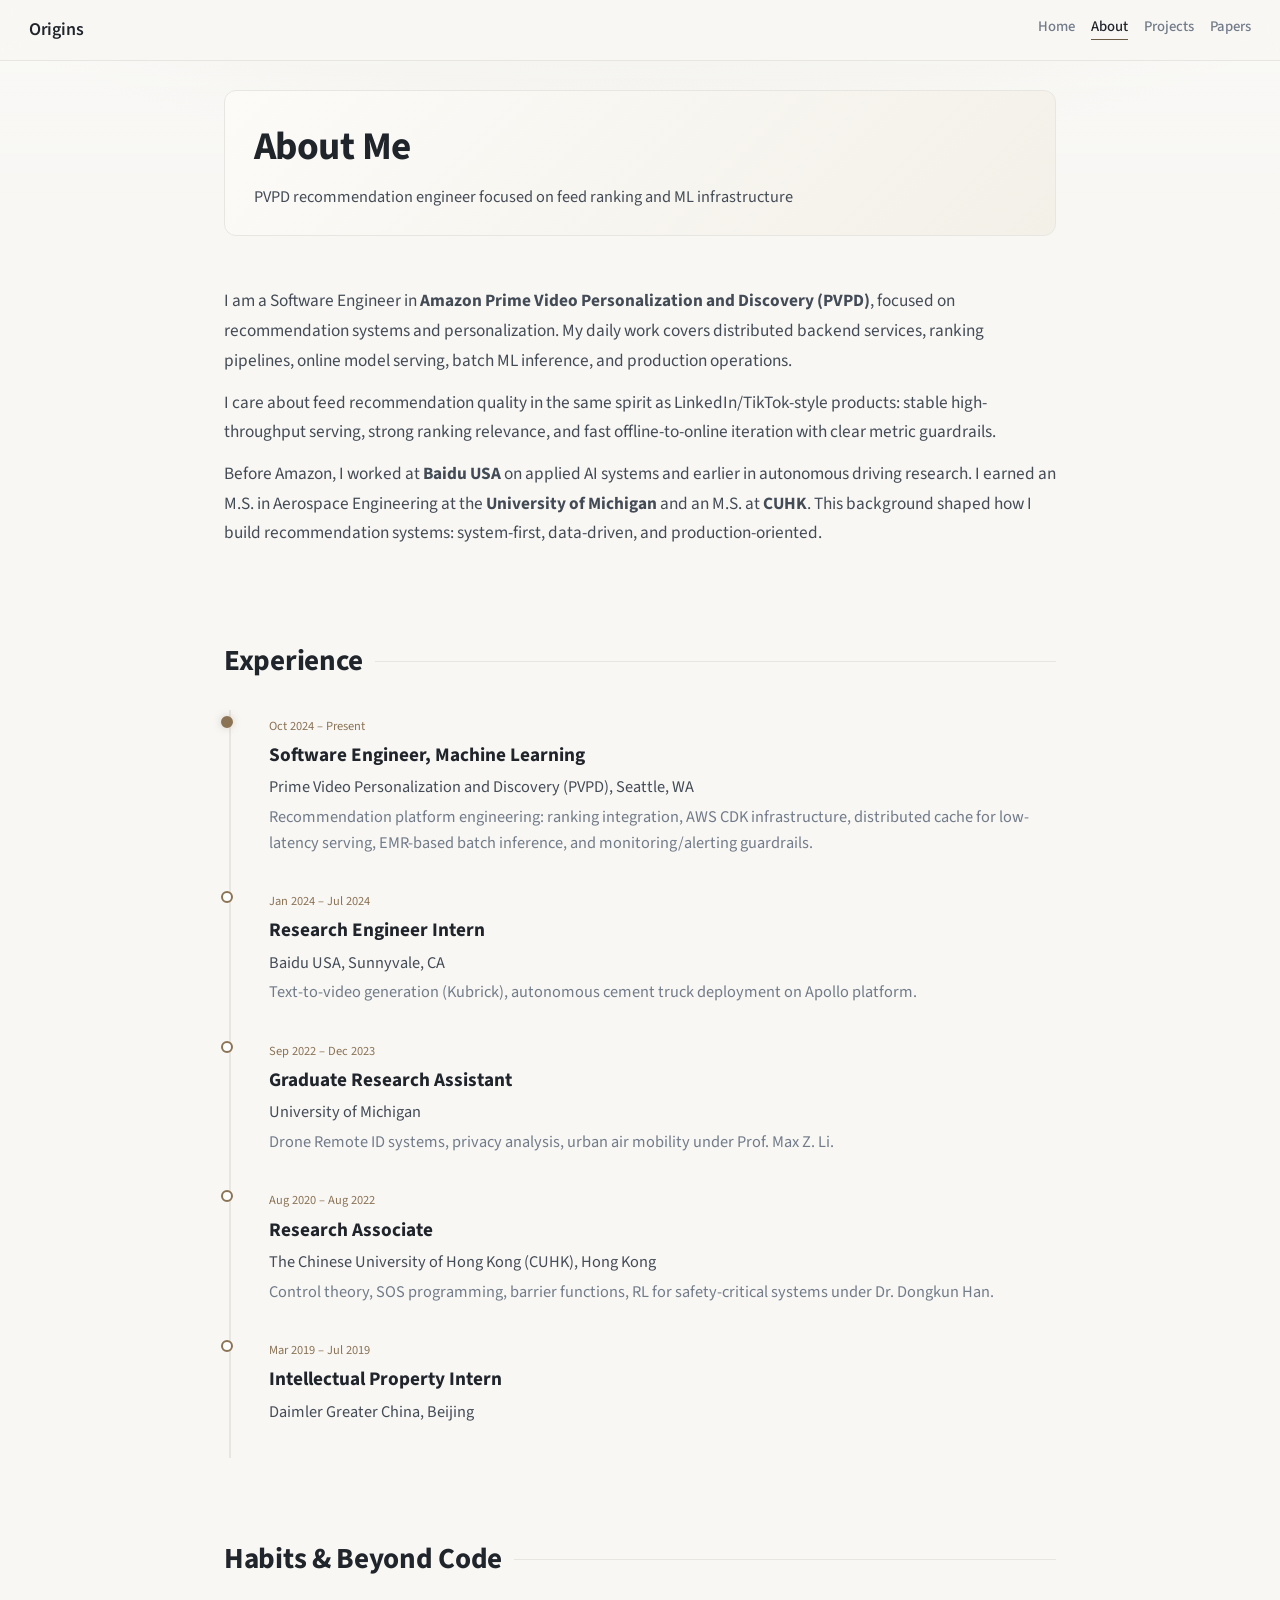
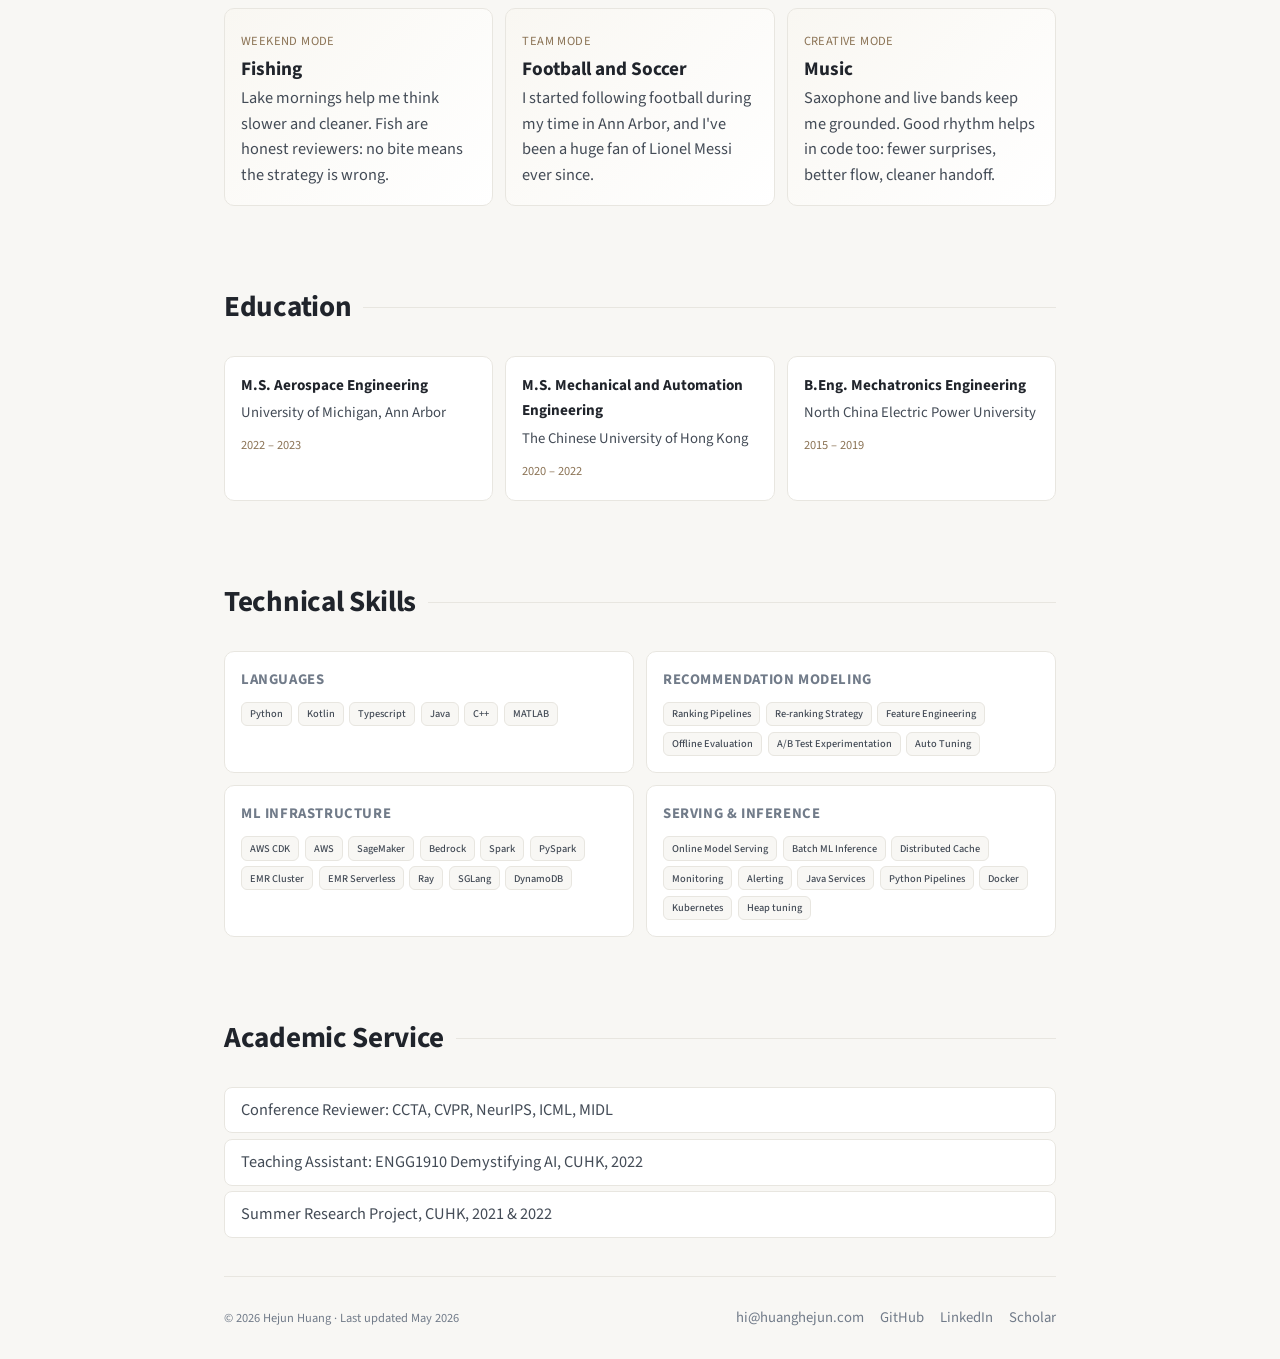
==== about.html @ d1719d58 "feat(update): update format and content" ====
<!DOCTYPE html>
<html lang="en">
<head>
  <meta charset="UTF-8">
  <meta name="viewport" content="width=device-width, initial-scale=1">
  <title>About</title>
  <meta name="description" content="About Hejun Huang — recommendation engineer in Amazon Prime Video Personalization and Discovery (PVPD), focused on backend, ranking, serving, and batch inference.">
  <meta name="author" content="Hejun Huang">

  <!-- Google Analytics -->
  <script async src="https://www.googletagmanager.com/gtag/js?id=G-EWSWCE7MTD"></script>
  <script>
    window.dataLayer = window.dataLayer || [];
    function gtag(){dataLayer.push(arguments);}
    gtag('js', new Date());
    gtag('config', 'G-EWSWCE7MTD');
  </script>

  <!-- Fonts -->
  <link rel="preconnect" href="https://fonts.googleapis.com">
  <link rel="preconnect" href="https://fonts.gstatic.com" crossorigin>
  <link href="https://fonts.googleapis.com/css2?family=Source+Sans+3:wght@400;500;600;700&display=swap" rel="stylesheet">

  <link rel="stylesheet" href="stylesheet.css">
</head>
<body>

<!-- Navigation -->
<nav class="nav">
  <div class="nav-logo">Origins</div>
  <div class="nav-links">
    <a href="index.html">Home</a>
    <a href="about.html" class="active">About</a>
    <a href="projects.html">Projects</a>
    <a href="papers.html">Papers</a>
  </div>
</nav>

<div class="container">

  <!-- ===== PAGE HEADER ===== -->
  <section class="page-header">
    <h1>About Me</h1>
    <p class="page-subtitle">PVPD recommendation engineer focused on feed ranking and ML infrastructure</p>
  </section>

  <!-- ===== FULL BIO ===== -->
  <section class="reveal">
    <p class="font-serif">I am a Software Engineer in <strong>Amazon Prime Video Personalization and Discovery (PVPD)</strong>, focused on recommendation systems and personalization. My daily work covers distributed backend services, ranking pipelines, online model serving, batch ML inference, and production operations.</p>
    <p class="font-serif">I care about feed recommendation quality in the same spirit as LinkedIn/TikTok-style products: stable high-throughput serving, strong ranking relevance, and fast offline-to-online iteration with clear metric guardrails.</p>
    <p class="font-serif">Before Amazon, I worked at <strong>Baidu USA</strong> on applied AI systems and earlier in autonomous driving research. I earned an M.S. in Aerospace Engineering at the <strong>University of Michigan</strong> and an M.S. at <strong>CUHK</strong>. This background shaped how I build recommendation systems: system-first, data-driven, and production-oriented.</p>
  </section>

<!-- ===== EXPERIENCE TIMELINE ===== -->
  <section class="reveal">
    <div class="section-header">
      <h2>Experience</h2>
      <div class="line"></div>
    </div>
    <div class="timeline">

      <div class="timeline-item current">
        <span class="timeline-period">Oct 2024 &ndash; Present</span>
        <div class="timeline-role">Software Engineer, Machine Learning</div>
        <div class="timeline-org">Prime Video Personalization and Discovery (PVPD), Seattle, WA</div>
        <div class="timeline-desc">Recommendation platform engineering: ranking integration, AWS CDK infrastructure, distributed cache for low-latency serving, EMR-based batch inference, and monitoring/alerting guardrails.</div>
      </div>

      <div class="timeline-item">
        <span class="timeline-period">Jan 2024 &ndash; Jul 2024</span>
        <div class="timeline-role">Research Engineer Intern</div>
        <div class="timeline-org">Baidu USA, Sunnyvale, CA</div>
        <div class="timeline-desc">Text-to-video generation (Kubrick), autonomous cement truck deployment on Apollo platform.</div>
      </div>

      <div class="timeline-item">
        <span class="timeline-period">Sep 2022 &ndash; Dec 2023</span>
        <div class="timeline-role">Graduate Research Assistant</div>
        <div class="timeline-org">University of Michigan</div>
        <div class="timeline-desc">Drone Remote ID systems, privacy analysis, urban air mobility under Prof. Max Z. Li.</div>
      </div>

      <div class="timeline-item">
        <span class="timeline-period">Aug 2020 &ndash; Aug 2022</span>
        <div class="timeline-role">Research Associate</div>
        <div class="timeline-org">The Chinese University of Hong Kong (CUHK), Hong Kong</div>
        <div class="timeline-desc">Control theory, SOS programming, barrier functions, RL for safety-critical systems under Dr. Dongkun Han.</div>
      </div>

      <div class="timeline-item">
        <span class="timeline-period">Mar 2019 &ndash; Jul 2019</span>
        <div class="timeline-role">Intellectual Property Intern</div>
        <div class="timeline-org">Daimler Greater China, Beijing</div>
        <div class="timeline-desc"></div>
      </div>

    </div>
  </section>

  <!-- ===== HABITS & BEYOND CODE ===== -->
  <section class="reveal">
    <div class="section-header">
      <h2>Habits &amp; Beyond Code</h2>
      <div class="line"></div>
    </div>
    <div class="about-playground">
      <article class="play-card">
        <span class="play-label">Weekend Mode</span>
        <h3>Fishing</h3>
        <p>Lake mornings help me think slower and cleaner. Fish are honest reviewers: no bite means the strategy is wrong.</p>
      </article>
      <article class="play-card">
        <span class="play-label">Team Mode</span>
        <h3>Football and Soccer</h3>
        <p>I started following football during my time in Ann Arbor, and I've been a huge fan of Lionel Messi ever since.</p>
      </article>
      <article class="play-card">
        <span class="play-label">Creative Mode</span>
        <h3>Music</h3>
        <p>Saxophone and live bands keep me grounded. Good rhythm helps in code too: fewer surprises, better flow, cleaner handoff.</p>
      </article>
    </div>
  </section>

  <!-- ===== EDUCATION ===== -->
  <section class="reveal">
    <div class="section-header">
      <h2>Education</h2>
      <div class="line"></div>
    </div>
    <div class="edu-grid">

      <div class="edu-card">
        <h4 class="edu-degree">M.S. Aerospace Engineering</h4>
        <p class="edu-school">University of Michigan, Ann Arbor</p>
        <span class="edu-year">2022 &ndash; 2023</span>
      </div>

      <div class="edu-card">
        <h4 class="edu-degree">M.S. Mechanical and Automation Engineering</h4>
        <p class="edu-school">The Chinese University of Hong Kong</p>
        <span class="edu-year">2020 &ndash; 2022</span>
      </div>

      <div class="edu-card">
        <h4 class="edu-degree">B.Eng. Mechatronics Engineering</h4>
        <p class="edu-school">North China Electric Power University</p>
        <span class="edu-year">2015 &ndash; 2019</span>
      </div>

    </div>
  </section>

  <!-- ===== TECHNICAL SKILLS ===== -->
  <section class="reveal">
    <div class="section-header">
      <h2>Technical Skills</h2>
      <div class="line"></div>
    </div>
    <div class="skills-section">

      <div class="skill-category">
        <h4>Languages</h4>
        <div class="tech-stack">
          <span class="tech-badge">Python</span>
          <span class="tech-badge">Kotlin</span>
          <span class="tech-badge">Typescript</span>
          <span class="tech-badge">Java</span>
          <span class="tech-badge">C++</span>
          <span class="tech-badge">MATLAB</span>
        </div>
      </div>

      <div class="skill-category">
        <h4>Recommendation Modeling</h4>
        <div class="tech-stack">
          <span class="tech-badge">Ranking Pipelines</span>
          <span class="tech-badge">Re-ranking Strategy</span>
          <span class="tech-badge">Feature Engineering</span>
          <span class="tech-badge">Offline Evaluation</span>
          <span class="tech-badge">A/B Test Experimentation</span>
          <span class="tech-badge">Auto Tuning</span>
        </div>
      </div>

      <div class="skill-category">
        <h4>ML Infrastructure</h4>
        <div class="tech-stack">
          <span class="tech-badge">AWS CDK</span>
          <span class="tech-badge">AWS</span>
          <span class="tech-badge">SageMaker</span>
          <span class="tech-badge">Bedrock</span>
          <span class="tech-badge">Spark</span>
          <span class="tech-badge">PySpark</span>
          <span class="tech-badge">EMR Cluster</span>
          <span class="tech-badge">EMR Serverless</span>
          <span class="tech-badge">Ray</span>
          <span class="tech-badge">SGLang</span>
          <span class="tech-badge">DynamoDB</span>
        </div>
      </div>

      <div class="skill-category">
        <h4>Serving &amp; Inference</h4>
        <div class="tech-stack">
          <span class="tech-badge">Online Model Serving</span>
          <span class="tech-badge">Batch ML Inference</span>
          <span class="tech-badge">Distributed Cache</span>
          <span class="tech-badge">Monitoring</span>
          <span class="tech-badge">Alerting</span>
          <span class="tech-badge">Java Services</span>
          <span class="tech-badge">Python Pipelines</span>
          <span class="tech-badge">Docker</span>
          <span class="tech-badge">Kubernetes</span>
          <span class="tech-badge">Heap tuning</span>
        </div>
      </div>

    </div>
  </section>

  <!-- ===== ACADEMIC SERVICE ===== -->
  <section class="reveal">
    <div class="section-header">
      <h2>Academic Service</h2>
      <div class="line"></div>
    </div>
    <div class="service-list">      
      <div class="service-item">Conference Reviewer: CCTA, CVPR, NeurIPS, ICML, MIDL</div>
      <div class="service-item">Teaching Assistant: ENGG1910 Demystifying AI, CUHK, 2022</div>
      <div class="service-item">Summer Research Project, CUHK, 2021 &amp; 2022</div>
    </div>
  </section>

  <!-- ===== FOOTER ===== -->
  <footer class="footer">
    <div class="footer-left">
      &copy; 2026 Hejun Huang &middot; Last updated May 2026
    </div>
    <div class="footer-right">
      <a href="mailto:hi@huanghejun.com">hi@huanghejun.com</a>
      <a href="https://github.com/Wogwan">GitHub</a>
      <a href="https://www.linkedin.com/in/hejunhuang/">LinkedIn</a>
      <a href="https://scholar.google.com/citations?user=D0ijBQEAAAAJ&hl=en">Scholar</a>
    </div>
  </footer>
</div>

<!-- ===== SCRIPTS ===== -->
<script>
// ===== SCROLL REVEAL =====
(function() {
  const observer = new IntersectionObserver((entries) => {
    entries.forEach(entry => {
      if (entry.isIntersecting) {
        entry.target.classList.add('visible');
      }
    });
  }, { threshold: 0.08, rootMargin: '0px 0px -40px 0px' });
  document.querySelectorAll('.reveal').forEach(el => observer.observe(el));
})();
</script>

</body>
</html>
---- stylesheet.css ----
/* ===== CUSTOM PROPERTIES ===== */
:root {
  /* ===== COLOR SYSTEM ===== */
  --color-surface-base: #ffffff;
  --color-surface-muted: #f8f7f4;
  --color-surface-soft: #f0eee8;
  --color-surface-elevated: #fafaf8;
  --color-border-subtle: #e8e6e0;
  --color-border-strong: #d4d1c9;
  --color-border-brand: #8b7355;
  --color-text-strong: #20242b;
  --color-text-default: #434b56;
  --color-text-muted: #717b89;
  --color-brand: #6b5b45;
  --color-brand-strong: #8b7355;
  --color-link: #3d6b8e;
  --color-link-hover: #2a4d6e;
  --color-success: #3a7d5c;
  --color-info: #3d6b8e;
  --color-danger: #b04040;
  --color-accent-soft: #6b5b8a;

  /* ===== TYPOGRAPHY SYSTEM ===== */
  --font-sans: 'Source Sans 3', 'Lato', 'Helvetica Neue', sans-serif;
  --font-serif: var(--font-sans);
  --font-mono: var(--font-sans);
  --text-xs: 0.78rem;
  --text-sm: 0.92rem;
  --text-md: 1.02rem;
  --text-base: 1.08rem;
  --text-lg: 1.2rem;
  --text-xl: 1.82rem;
  --text-2xl: 2.45rem;
  --text-hero: clamp(3rem, 5.2vw, 4rem);
  --leading-tight: 1.35;
  --leading-body: 1.68;
  --leading-relaxed: 1.72;
  --weight-regular: 400;
  --weight-medium: 500;
  --weight-semibold: 600;
  --weight-bold: 700;

  /* ===== SPACING SYSTEM ===== */
  --space-1: 0.2rem;
  --space-2: 0.35rem;
  --space-3: 0.55rem;
  --space-4: 0.75rem;
  --space-5: 1rem;
  --space-6: 1.2rem;
  --space-7: 1.5rem;
  --space-8: 1.8rem;
  --space-9: 2.4rem;
  --space-10: 2.9rem;
  --space-11: 4.9rem;
  --space-12: 5.6rem;

  /* ===== SHAPE / ELEVATION / MOTION ===== */
  --radius-sm: 6px;
  --radius-md: 8px;
  --radius-lg: 10px;
  --radius-xl: 12px;
  --radius-pill: 999px;
  --border-1: 1px;
  --border-2: 2px;
  --shadow-sm: 0 2px 8px rgba(16, 24, 40, 0.06);
  --shadow-md: 0 3px 16px rgba(16, 24, 40, 0.08);
  --shadow-lg: 0 6px 24px rgba(16, 24, 40, 0.12);
  --duration-fast: 160ms;
  --duration-base: 240ms;
  --easing-standard: cubic-bezier(0.2, 0, 0, 1);

  /* ===== LAYOUT ===== */
  --max-width: 880px;
  --transition: var(--duration-base) var(--easing-standard);

  /* ===== LEGACY ALIASES (for incremental migration) ===== */
  --bg-primary: var(--color-surface-base);
  --bg-secondary: var(--color-surface-muted);
  --bg-card: var(--color-surface-base);
  --bg-card-hover: var(--color-surface-elevated);
  --bg-accent-soft: var(--color-surface-soft);
  --border-subtle: var(--color-border-subtle);
  --border-hover: var(--color-border-strong);
  --border-accent: var(--color-border-brand);
  --text-primary: var(--color-text-strong);
  --text-secondary: var(--color-text-default);
  --text-muted: var(--color-text-muted);
  --accent: var(--color-brand);
  --accent-warm: var(--color-brand-strong);
  --accent-link: var(--color-link);
  --accent-link-hover: var(--color-link-hover);
  --green: var(--color-success);
  --blue: var(--color-info);
  --red: var(--color-danger);
  --purple: var(--color-accent-soft);
}

/* ===== RESET & BASE ===== */
*, *::before, *::after { box-sizing: border-box; margin: 0; padding: 0; }

html {
  scroll-behavior: smooth;
  -webkit-font-smoothing: antialiased;
  -moz-osx-font-smoothing: grayscale;
}

body {
  font-family: var(--font-sans);
  background:
    radial-gradient(1100px 420px at 50% -120px, #ebe8e0 0%, transparent 70%),
    var(--bg-secondary);
  color: var(--text-primary);
  line-height: var(--leading-body);
  font-size: var(--text-base);
}

body::before {
  content: '';
  position: fixed;
  inset: 0;
  pointer-events: none;
  background: linear-gradient(180deg, rgba(255, 255, 255, 0.32) 0%, rgba(255, 255, 255, 0) 26%);
  z-index: -1;
}

a {
  color: var(--accent-link);
  text-decoration: none;
  border-bottom: 1px solid transparent;
  transition: all var(--transition);
}
a:hover {
  color: var(--accent-link-hover);
  border-bottom-color: var(--accent-link-hover);
}

::selection {
  background: #d4cfc5;
  color: var(--text-primary);
}

.font-serif {
  font-family: var(--font-serif);
  color: var(--text-secondary);
  font-size: var(--text-base);
  line-height: var(--leading-relaxed);
  margin-bottom: var(--space-4);
}

/* ===== NAVIGATION ===== */
.nav {
  position: fixed;
  top: 0; left: 0; right: 0;
  z-index: 100;
  padding: 0.95rem var(--space-8);
  display: flex;
  justify-content: space-between;
  align-items: center;
  background: rgba(248, 247, 244, 0.85);
  backdrop-filter: blur(16px);
  -webkit-backdrop-filter: blur(16px);
  border-bottom: 1px solid var(--border-subtle);
}

.nav-logo {
  font-family: var(--font-serif);
  font-size: 1.12rem;
  color: var(--text-primary);
  font-weight: var(--weight-semibold);
  letter-spacing: -0.15px;
}
.nav-logo span { color: var(--text-muted); font-weight: 400; }

.nav-links {
  display: flex;
  gap: var(--space-5);
  align-items: center;
}
.nav-links a {
  color: var(--text-muted);
  font-family: var(--font-sans);
  font-size: var(--text-sm);
  font-weight: var(--weight-medium);
  letter-spacing: 0.02px;
  text-transform: none;
  border-bottom: none;
  line-height: 1;
  padding-bottom: 0.3rem;
}
.nav-links a:hover,
.nav-links a.active {
  color: var(--text-primary);
  border-bottom: none;
}
.nav-links a.active {
  border-bottom: 1.5px solid var(--accent);
}

/* ===== PAGE HEADER (subpages) ===== */
.page-header {
  margin-top: var(--space-12);
  margin-bottom: var(--space-4);
  padding: var(--space-7) var(--space-8);
  border: var(--border-1) solid var(--border-subtle);
  border-radius: var(--radius-xl);
  background: linear-gradient(135deg, #fcfbf8 0%, #f3f0e8 100%);
}
.page-header h1 {
  font-family: var(--font-serif);
  font-size: var(--text-2xl);
  font-weight: var(--weight-bold);
  letter-spacing: -0.5px;
  color: var(--text-primary);
  margin-bottom: var(--space-1);
}
.page-header .page-subtitle {
  font-family: var(--font-sans);
  font-size: var(--text-md);
  color: var(--text-secondary);
}

/* ===== HOME: GLANCE ===== */
.glance-grid {
  display: grid;
  grid-template-columns: repeat(3, 1fr);
  gap: var(--space-4);
}

.glance-card {
  display: block;
  text-decoration: none;
  border: var(--border-1) solid var(--border-subtle);
  border-radius: var(--radius-lg);
  background: var(--bg-primary);
  padding: var(--space-6) var(--space-5);
  transition: all var(--transition);
  border-bottom: var(--border-1) solid var(--border-subtle);
}

.glance-card:hover {
  border-color: var(--border-hover);
  transform: translateY(-2px);
  box-shadow: var(--shadow-md);
}

.glance-value {
  font-family: var(--font-serif);
  font-size: var(--text-2xl);
  font-weight: var(--weight-bold);
  color: var(--accent-warm);
  margin-bottom: var(--space-1);
}

.glance-label {
  font-family: var(--font-sans);
  font-size: var(--text-sm);
  font-weight: var(--weight-bold);
  text-transform: uppercase;
  letter-spacing: 0.45px;
  color: var(--text-secondary);
}

.glance-note {
  font-family: var(--font-serif);
  font-size: var(--text-sm);
  color: var(--text-muted);
  line-height: 1.55;
  margin-top: var(--space-2);
}

/* ===== ABOUT: PERSONAL SNAPSHOT ===== */
.about-playground {
  display: grid;
  grid-template-columns: repeat(3, minmax(0, 1fr));
  gap: var(--space-4);
}

.play-card {
  border: var(--border-1) solid var(--border-subtle);
  border-radius: var(--radius-lg);
  background: linear-gradient(135deg, #f9f7f2 0%, #ffffff 100%);
  padding: var(--space-5);
}

.play-label {
  font-family: var(--font-mono);
  font-size: var(--text-xs);
  text-transform: uppercase;
  letter-spacing: 0.4px;
  color: var(--accent-warm);
}

.play-card h3 {
  font-family: var(--font-serif);
  font-size: var(--text-lg);
  line-height: var(--leading-tight);
  margin: var(--space-1) 0 var(--space-1);
}

.play-card p {
  font-family: var(--font-serif);
  font-size: var(--text-md);
  line-height: 1.58;
  color: var(--text-secondary);
}

/* ===== ABOUT PAGE: TIMELINE ===== */
.timeline {
  position: relative;
  padding-left: var(--space-8);
}
.timeline::before {
  content: '';
  position: absolute;
  left: 5px;
  top: 0;
  bottom: 0;
  width: 2px;
  background: var(--border-subtle);
}
.timeline-item {
  position: relative;
  padding: 0 0 var(--space-8) var(--space-5);
}
.timeline-item::before {
  content: '';
  position: absolute;
  left: -2rem;
  top: 6px;
  width: 12px;
  height: 12px;
  border-radius: 50%;
  background: var(--bg-primary);
  border: 2px solid var(--accent-warm);
}
.timeline-item.current::before {
  background: var(--accent-warm);
  box-shadow: 0 0 8px rgba(139, 115, 85, 0.3);
}
.timeline-period {
  font-family: var(--font-mono);
  font-size: var(--text-xs);
  color: var(--accent-warm);
  margin-bottom: var(--space-1);
}
.timeline-role {
  font-family: var(--font-serif);
  font-size: var(--text-lg);
  font-weight: var(--weight-bold);
  color: var(--text-primary);
  margin-bottom: var(--space-1);
}
.timeline-org {
  font-size: var(--text-md);
  color: var(--text-secondary);
  margin-bottom: var(--space-1);
}
.timeline-desc {
  font-family: var(--font-serif);
  font-size: var(--text-md);
  color: var(--text-muted);
  line-height: 1.58;
}

/* ===== ABOUT PAGE: SKILLS GRID ===== */
.skills-section {
  display: grid;
  grid-template-columns: 1fr 1fr;
  gap: var(--space-4);
  margin-top: var(--space-3);
}
.skill-category {
  padding: var(--space-5);
  border: var(--border-1) solid var(--border-subtle);
  border-radius: var(--radius-lg);
  background: var(--bg-primary);
}
.skill-category h4 {
  font-family: var(--font-sans);
  font-size: var(--text-sm);
  font-weight: var(--weight-bold);
  text-transform: uppercase;
  letter-spacing: 0.6px;
  color: var(--text-muted);
  margin-bottom: var(--space-3);
}

/* ===== EDUCATION CARDS ===== */
.edu-grid {
  display: grid;
  grid-template-columns: repeat(3, minmax(0, 1fr));
  gap: var(--space-4);
}
.edu-card {
  padding: var(--space-5);
  border: var(--border-1) solid var(--border-subtle);
  border-radius: var(--radius-lg);
  background: var(--bg-primary);
}
.edu-card .edu-degree {
  font-family: var(--font-serif);
  font-size: 0.95rem;
  font-weight: var(--weight-bold);
  color: var(--text-primary);
  margin-bottom: var(--space-1);
}
.edu-card .edu-school {
  font-size: var(--text-sm);
  color: var(--text-secondary);
  margin-bottom: var(--space-1);
}
.edu-card .edu-year {
  font-family: var(--font-mono);
  font-size: var(--text-xs);
  color: var(--accent-warm);
}

@media (max-width: 768px) {
  .skills-section { grid-template-columns: 1fr; }
  .edu-grid { grid-template-columns: 1fr; }
}

/* ===== MAIN CONTAINER ===== */
.container {
  max-width: var(--max-width);
  margin: 0 auto;
  padding: 0 var(--space-7);
}

/* ===== HERO SECTION ===== */
.hero {
  min-height: calc(100vh - 58px);
  display: flex;
  align-items: center;
  justify-content: center;
  padding: var(--space-11) 0 var(--space-9);
}

.hero-content {
  display: grid;
  grid-template-columns: minmax(0, 1fr) 212px;
  gap: 3rem;
  align-items: center;
}

.hero-text {
  --hero-rail-gap: 0.55rem;
  --hero-link-width: 112px;
  --hero-email-width: 158px;
  --hero-rail-width: calc(var(--hero-email-width) + (var(--hero-link-width) * 3) + (var(--hero-rail-gap) * 3));
  display: grid;
  justify-items: start;
  align-content: center;
  gap: 0.9rem;
  max-width: 36rem;
}

.hero-text h1 {
  font-family: var(--font-serif);
  font-size: clamp(3.45rem, 5.8vw, 4.35rem);
  font-weight: var(--weight-bold);
  letter-spacing: -1.25px;
  line-height: 0.96;
  color: var(--text-primary);
  margin: 0;
}

.hero-role {
  font-family: var(--font-sans);
  font-size: 1.14rem;
  font-weight: var(--weight-medium);
  color: var(--text-default);
  line-height: 1.25;
  margin: 0;
}

.hero-bio {
  font-family: var(--font-serif);
  color: var(--text-secondary);
  font-size: 1.05rem;
  line-height: 1.62;
  margin: 0;
  max-width: 34rem;
}

.hero-meta {
  display: grid;
  gap: var(--hero-rail-gap);
  justify-items: start;
  margin: 0;
  width: var(--hero-rail-width);
  max-width: 100%;
}

.hero-capabilities {
  display: grid;
  grid-template-columns: repeat(3, minmax(0, 1fr));
  justify-content: start;
  width: 100%;
  gap: var(--hero-rail-gap);
  margin: 0;
  align-items: center;
}

.hero-capabilities-secondary {
  grid-template-columns: minmax(0, 1fr);
}

.hero-capabilities span {
  display: inline-flex;
  align-items: center;
  justify-content: center;
  min-height: 1.95rem;
  font-family: var(--font-sans);
  font-size: 0.88rem;
  color: var(--text-secondary);
  font-weight: var(--weight-medium);
  letter-spacing: 0;
  padding: 0.14rem 0.68rem;
  width: 100%;
  border: var(--border-1) solid var(--border-subtle);
  border-radius: var(--radius-pill);
  background: var(--bg-primary);
  text-align: center;
}

/* ===== HERO LINKS ===== */
.hero-cta {
  display: grid;
  grid-template-columns: var(--hero-email-width) minmax(0, 1fr);
  align-items: center;
  gap: var(--hero-rail-gap);
  width: var(--hero-rail-width);
  max-width: 100%;
  margin: 0;
}

.hero-cta a {
  display: inline-flex;
  align-items: center;
  justify-content: center;
  min-height: 2.45rem;
  padding: 0.36rem 0.78rem;
  border: var(--border-1) solid var(--border-subtle);
  border-radius: var(--radius-sm);
  color: var(--text-secondary);
  font-family: var(--font-sans);
  font-size: 0.92rem;
  font-weight: var(--weight-medium);
  background: var(--bg-primary);
  border-bottom: var(--border-1) solid var(--border-subtle);
  white-space: nowrap;
}

.hero-cta-email {
  width: var(--hero-email-width);
}

.hero-cta-links {
  display: grid;
  grid-template-columns: repeat(3, minmax(0, 1fr));
  gap: var(--hero-rail-gap);
  width: 100%;
}

.hero-cta-links a {
  width: 100%;
}

.hero-cta a:hover {
  border-color: var(--accent);
  color: var(--accent);
  background: var(--bg-primary);
  border-bottom-color: var(--accent);
}

.hero-cta a.is-active {
  border-color: var(--accent);
  color: var(--bg-primary);
  background: var(--accent);
  border-bottom-color: var(--accent);
  font-weight: var(--weight-semibold);
}

.hero-cta a.is-active:hover {
  border-color: var(--accent-warm);
  background: var(--accent-warm);
  color: var(--bg-primary);
  border-bottom-color: var(--accent-warm);
}

/* ===== HERO AVATAR ===== */
.hero-avatar {
  text-align: center;
}

.hero-avatar img {
  width: 198px;
  height: 198px;
  border-radius: 50%;
  object-fit: cover;
  border: 2px solid rgba(212, 209, 201, 0.9);
  transition: all var(--transition);
  box-shadow: 0 10px 26px rgba(16, 24, 40, 0.08);
}

.hero-avatar:hover img {
  border-color: var(--accent-warm);
  box-shadow: var(--shadow-lg);
}

/* ===== SECTION STYLES ===== */
section {
  padding: var(--space-9) 0;
}

.section-header {
  display: flex;
  align-items: center;
  gap: var(--space-4);
  margin-bottom: var(--space-7);
}

.section-header h2 {
  font-family: var(--font-serif);
  font-size: var(--text-xl);
  font-weight: var(--weight-bold);
  letter-spacing: -0.3px;
  white-space: nowrap;
  color: var(--text-primary);
}

.section-header .line {
  flex: 1;
  height: var(--border-1);
  background: var(--border-subtle);
}

.section-header .tag {
  font-family: var(--font-sans);
  font-size: var(--text-sm);
  color: var(--accent-warm);
  padding: 0.2rem 0.62rem;
  border: var(--border-1) solid var(--border-subtle);
  border-radius: var(--radius-pill);
  white-space: nowrap;
  background: var(--bg-primary);
}

/* ===== NEWS ===== */
.news-container {
  max-height: 300px;
  overflow-y: auto;
  border: var(--border-1) solid var(--border-subtle);
  border-radius: var(--radius-lg);
  background: var(--bg-primary);
  padding: var(--space-5) var(--space-6);
}

.news-container::-webkit-scrollbar { width: 3px; }
.news-container::-webkit-scrollbar-track { background: transparent; }
.news-container::-webkit-scrollbar-thumb { background: var(--border-hover); border-radius: 3px; }

.news-item {
  padding: var(--space-3) 0;
  border-bottom: var(--border-1) solid var(--bg-accent-soft);
  font-family: var(--font-sans);
  font-size: var(--text-md);
  line-height: 1.65;
  color: var(--text-secondary);
}
.news-item:last-child { border-bottom: none; }

.news-date {
  font-family: var(--font-mono);
  font-size: var(--text-xs);
  color: var(--text-muted);
  margin-right: var(--space-3);
}

.news-tag {
  display: inline-block;
  font-family: var(--font-sans);
  font-size: 0.65rem;
  font-weight: var(--weight-bold);
  padding: 0.1rem 0.45rem;
  border-radius: 3px;
  margin-right: var(--space-2);
  text-transform: uppercase;
  letter-spacing: 0.5px;
}
.news-tag.paper { background: #e8f4ed; color: var(--green); }
.news-tag.activity { background: #eae5f0; color: var(--purple); }
.news-tag.award { background: #fbe8e8; color: var(--red); }

/* ===== PROJECT CARDS ===== */
.projects-grid {
  display: grid;
  grid-template-columns: 1fr;
  gap: var(--space-6);
}

.project-card {
  display: flex;
  flex-direction: column;
  border: var(--border-1) solid var(--border-subtle);
  border-top: 3px solid #ded8cb;
  border-radius: var(--radius-lg);
  background: var(--bg-primary);
  transition: all var(--transition);
  overflow: hidden;
}

.project-card:hover {
  border-color: var(--border-hover);
  box-shadow: var(--shadow-md);
  transform: translateY(-2px);
}

/* Terminal-style header bar */
.project-terminal-bar {
  display: flex;
  align-items: center;
  gap: 6px;
  padding: var(--space-3) var(--space-5);
  background: var(--bg-accent-soft);
  border-bottom: var(--border-1) solid var(--border-subtle);
  font-family: var(--font-mono);
  font-size: var(--text-xs);
  color: var(--text-muted);
}

.project-terminal-bar .dots {
  display: flex;
  gap: 4px;
  margin-right: 8px;
}
.project-terminal-bar .dot {
  width: 8px;
  height: 8px;
  border-radius: 50%;
}
.project-terminal-bar .dot-r { background: #e5a0a0; }
.project-terminal-bar .dot-y { background: #e5d5a0; }
.project-terminal-bar .dot-g { background: #a0d5a0; }

.project-terminal-bar .path {
  opacity: 0.7;
}

.project-body {
  display: grid;
  grid-template-columns: 200px 1fr;
  gap: var(--space-6);
  padding: var(--space-6);
  align-items: start;
}

/* Tech stack badges */
.tech-stack {
  display: flex;
  flex-wrap: wrap;
  gap: 0.35rem;
  margin-top: 0.6rem;
}

.tech-badge {
  font-family: var(--font-mono);
  font-size: 0.65rem;
  font-weight: var(--weight-medium);
  padding: 0.15rem 0.5rem;
  border-radius: var(--radius-sm);
  border: var(--border-1) solid var(--border-subtle);
  background: var(--bg-secondary);
  color: var(--text-secondary);
  white-space: nowrap;
}

.tech-badge.highlight {
  background: #edf3f8;
  border-color: #c4d8e8;
  color: var(--blue);
}

.tech-badge.warm {
  background: #f5f0e8;
  border-color: #e0d5c4;
  color: var(--accent);
}

.tech-badge.green {
  background: #e8f4ed;
  border-color: #c4e0d0;
  color: var(--green);
}

/* Project metrics row */
.project-metrics {
  display: flex;
  gap: 0.8rem;
  margin-top: 0.55rem;
  padding-top: 0.45rem;
  border-top: 1px solid var(--bg-accent-soft);
}

/* Placeholder for project images */
.project-placeholder {
  width: 100%;
  aspect-ratio: 4/3;
  background: var(--bg-accent-soft);
  border: 2px dashed var(--border-subtle);
  border-radius: 6px;
  display: flex;
  flex-direction: column;
  align-items: center;
  justify-content: center;
  font-family: var(--font-mono);
  font-size: 0.65rem;
  color: var(--text-muted);
  text-align: center;
  padding: 0.75rem;
  gap: 0.25rem;
}

.project-placeholder svg {
  opacity: 0.35;
  margin-bottom: 0.25rem;
}

/* Status indicator */
.project-status {
  display: inline-flex;
  align-items: center;
  gap: 0.35rem;
  font-family: var(--font-mono);
  font-size: 0.68rem;
  margin-bottom: 0.5rem;
}

.project-status .status-dot {
  width: 6px;
  height: 6px;
  border-radius: 50%;
}
.status-dot.live { background: var(--green); box-shadow: 0 0 6px rgba(58, 125, 92, 0.4); }
.status-dot.research { background: var(--blue); }
.status-dot.shipped { background: var(--accent-warm); }

.project-media {
  border-radius: 6px;
  overflow: hidden;
}

.project-media img {
  width: 100%;
  height: auto;
  display: block;
  border-radius: 6px;
}

.project-media video {
  width: 100%;
  height: auto;
  display: block;
  border-radius: 6px;
  background: #000;
}

.project-info h3 {
  font-family: var(--font-serif);
  font-size: var(--text-lg);
  font-weight: var(--weight-bold);
  margin-bottom: var(--space-1);
  color: var(--text-primary);
  line-height: 1.4;
}

.project-info p {
  font-family: var(--font-serif);
  font-size: var(--text-md);
  color: var(--text-secondary);
  line-height: 1.62;
}

.project-info .project-authors {
  font-size: 0.83rem;
  color: var(--text-muted);
  line-height: 1.5;
}

.project-info .project-venue {
  font-family: var(--font-mono);
  font-size: 0.72rem;
  color: var(--accent-warm);
  margin: 0.25rem 0 0.6rem;
}

.project-info .project-desc {
  margin: 0.4rem 0;
}

.project-links {
  display: flex;
  flex-wrap: wrap;
  gap: var(--space-3);
  margin: 0.35rem 0 0.7rem;
}

.project-links a {
  font-family: var(--font-sans);
  font-size: var(--text-xs);
  font-weight: var(--weight-semibold);
  padding: 0.2rem 0.55rem;
  line-height: 1.35;
  border: var(--border-1) solid var(--border-subtle);
  border-radius: var(--radius-sm);
  color: var(--accent-link);
  background: var(--bg-secondary);
  border-bottom: var(--border-1) solid var(--border-subtle);
}

.project-links a:hover {
  border-color: var(--accent-link);
  background: #edf3f8;
  border-bottom-color: var(--accent-link);
}

.project-tags {
  display: flex;
  flex-wrap: wrap;
  gap: 0.28rem;
  margin-top: 0.55rem;
}

.project-tags .tag {
  font-family: var(--font-mono);
  font-size: var(--text-xs);
  padding: 0.15rem 0.5rem;
  border-radius: var(--radius-sm);
  border: var(--border-1) solid var(--border-subtle);
  background: var(--bg-secondary);
  color: var(--text-secondary);
}

.project-tags .tag.highlight {
  background: #edf3f8;
  border-color: #c4d8e8;
  color: var(--blue);
}

.project-tags .tag.warm {
  background: #f5f0e8;
  border-color: #e0d5c4;
  color: var(--accent);
}

.project-tags .tag.green {
  background: #e8f4ed;
  border-color: #c4e0d0;
  color: var(--green);
}

.project-metrics span {
  font-family: var(--font-mono);
  font-size: 0.68rem;
  color: var(--text-muted);
}

/* ===== PUBLICATIONS ===== */
.pub-list {
  display: flex;
  flex-direction: column;
  gap: var(--space-4);
}

.pub-item {
  display: grid;
  grid-template-columns: 150px 1fr;
  gap: var(--space-5);
  padding: var(--space-5);
  border: var(--border-1) solid var(--border-subtle);
  border-top: 3px solid #ded8cb;
  border-radius: var(--radius-lg);
  background: var(--bg-primary);
  transition: all var(--transition);
  align-items: center;
}

.pub-item:hover {
  border-color: var(--border-hover);
  box-shadow: var(--shadow-sm);
}

.pub-thumb {
  border-radius: 6px;
  overflow: hidden;
}
.pub-thumb img {
  width: 100%;
  height: auto;
  display: block;
  border-radius: 6px;
}

/* Placeholder for missing images */
.pub-thumb-placeholder {
  width: 100%;
  aspect-ratio: 4/3;
  background: var(--bg-accent-soft);
  border: var(--border-2) dashed var(--border-subtle);
  border-radius: var(--radius-sm);
  display: flex;
  align-items: center;
  justify-content: center;
  font-family: var(--font-mono);
  font-size: 0.65rem;
  color: var(--text-muted);
  text-align: center;
  padding: 0.5rem;
}

.pub-info h4 {
  font-family: var(--font-serif);
  font-size: 0.95rem;
  font-weight: var(--weight-bold);
  margin-bottom: var(--space-1);
  color: var(--text-primary);
  line-height: 1.45;
}

.pub-info .pub-authors {
  font-size: var(--text-sm);
  color: var(--text-muted);
  margin-bottom: var(--space-1);
  line-height: 1.5;
}

.pub-info .pub-venue {
  font-family: var(--font-mono);
  font-size: var(--text-xs);
  color: var(--accent-warm);
}

.pub-info .pub-links {
  margin-top: var(--space-3);
  display: flex;
  gap: var(--space-3);
}

.pub-info .pub-links a {
  font-family: var(--font-mono);
  font-size: var(--text-xs);
  padding: 0.15rem 0.5rem;
  border: var(--border-1) solid var(--border-subtle);
  border-radius: var(--radius-sm);
  color: var(--accent-link);
  background: var(--bg-secondary);
}
.pub-info .pub-links a:hover {
  border-color: var(--accent-link);
  background: #edf3f8;
}

.pub-info p {
  font-family: var(--font-serif);
  font-size: var(--text-sm);
  color: var(--text-secondary);
  margin-top: var(--space-2);
  line-height: 1.55;
}

/* ===== SERVICE ===== */
.service-list {
  display: flex;
  flex-direction: column;
  gap: var(--space-2);
}

.service-item {
  padding: var(--space-3) var(--space-5);
  border: var(--border-1) solid var(--border-subtle);
  border-radius: var(--radius-md);
  background: var(--bg-primary);
  font-size: var(--text-md);
  color: var(--text-secondary);
  line-height: 1.65;
  transition: all var(--transition);
}

.service-item:hover {
  border-color: var(--border-hover);
}

/* ===== FOOTER ===== */
.footer {
  padding: var(--space-8) 0;
  border-top: var(--border-1) solid var(--border-subtle);
  display: flex;
  justify-content: space-between;
  align-items: center;
  flex-wrap: wrap;
  gap: var(--space-3);
}

.footer-left {
  font-family: var(--font-mono);
  font-size: var(--text-xs);
  color: var(--text-muted);
}

.footer-right {
  display: flex;
  gap: var(--space-5);
}

.footer-right a {
  color: var(--text-muted);
  font-size: var(--text-sm);
  border-bottom: none;
}
.footer-right a:hover { color: var(--accent); border-bottom: none; }

/* ===== SCROLL ANIMATIONS ===== */
.reveal {
  opacity: 0;
  transform: translateY(16px);
  transition: opacity 0.55s ease, transform 0.55s ease;
}

.reveal.visible {
  opacity: 1;
  transform: translateY(0);
}

.reveal-delay-1 { transition-delay: 0.1s; }
.reveal-delay-2 { transition-delay: 0.2s; }
.reveal-delay-3 { transition-delay: 0.3s; }

/* ===== RESPONSIVE ===== */
@media (max-width: 768px) {
  .page-header {
    margin-top: var(--space-11);
    padding: var(--space-6) var(--space-5);
  }
  .glance-grid { grid-template-columns: 1fr; }
  .about-playground { grid-template-columns: 1fr; }
  .hero-content {
    grid-template-columns: 1fr;
    text-align: center;
    gap: var(--space-7);
  }
  .hero { min-height: calc(100vh - 54px); }
  .hero-text {
    justify-items: center;
    max-width: 100%;
    margin: 0 auto;
  }
  .hero-text h1 { font-size: 2.75rem; line-height: 0.98; }
  .hero-avatar { order: -1; }
  .hero-avatar img { width: 148px; height: 148px; }
  .hero-bio { max-width: 100%; }
  .hero-meta {
    justify-items: center;
    width: 100%;
  }
  .hero-capabilities {
    grid-template-columns: 1fr;
    justify-content: center;
    width: 100%;
  }
  .hero-cta {
    grid-template-columns: 1fr;
    width: min(100%, 24rem);
  }
  .hero-cta-email { width: 100%; }
  .hero-cta-links {
    grid-template-columns: 1fr;
    width: 100%;
  }
  .hero-cta-links a { width: 100%; }
  .project-body { grid-template-columns: 1fr; }
  .pub-item { grid-template-columns: 1fr; }
  .nav-links { gap: var(--space-4); }
  .nav-links a { font-size: var(--text-xs); }
  .section-header h2 { font-size: 1.22rem; }
}

@media (max-width: 480px) {
  .container { padding: 0 var(--space-5); }
  .nav { padding: var(--space-3) var(--space-4); }
  .hero-text h1 { font-size: 2.2rem; }
  .hero-role { font-size: 0.95rem; }
}
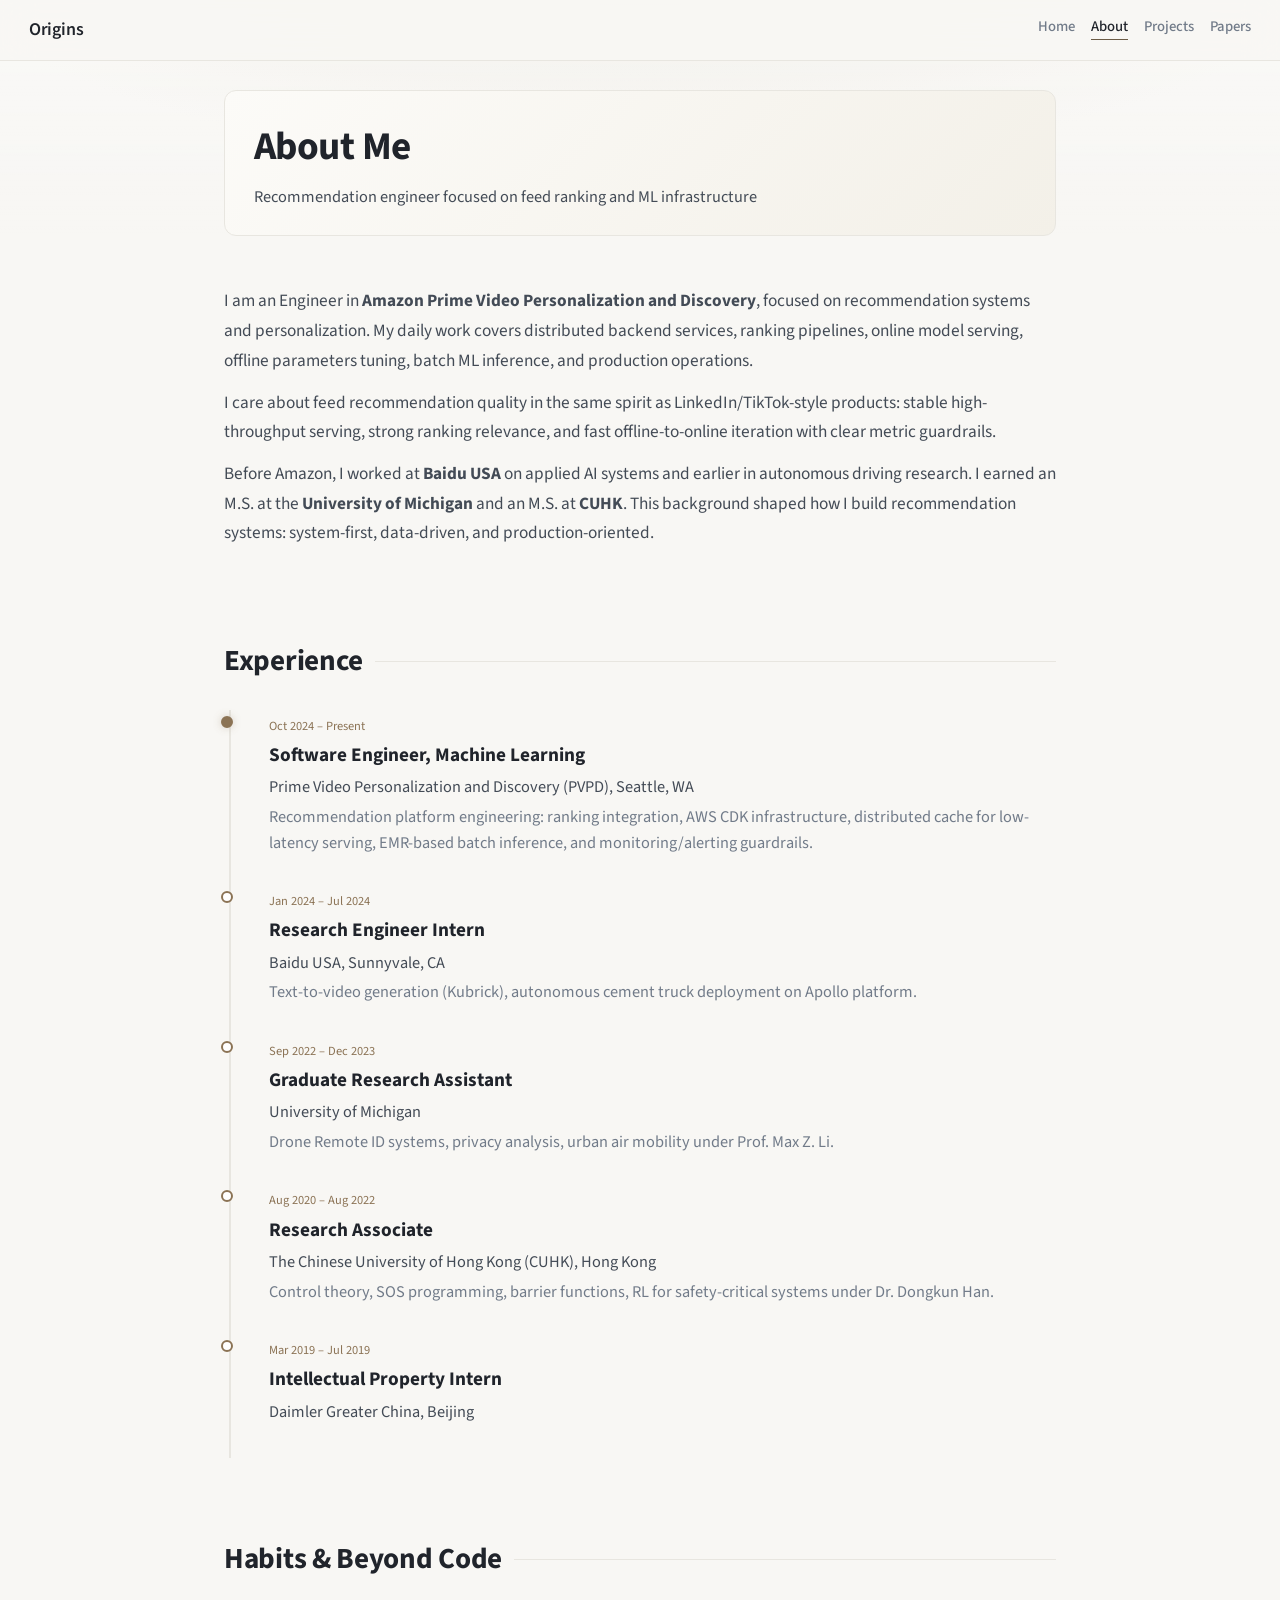
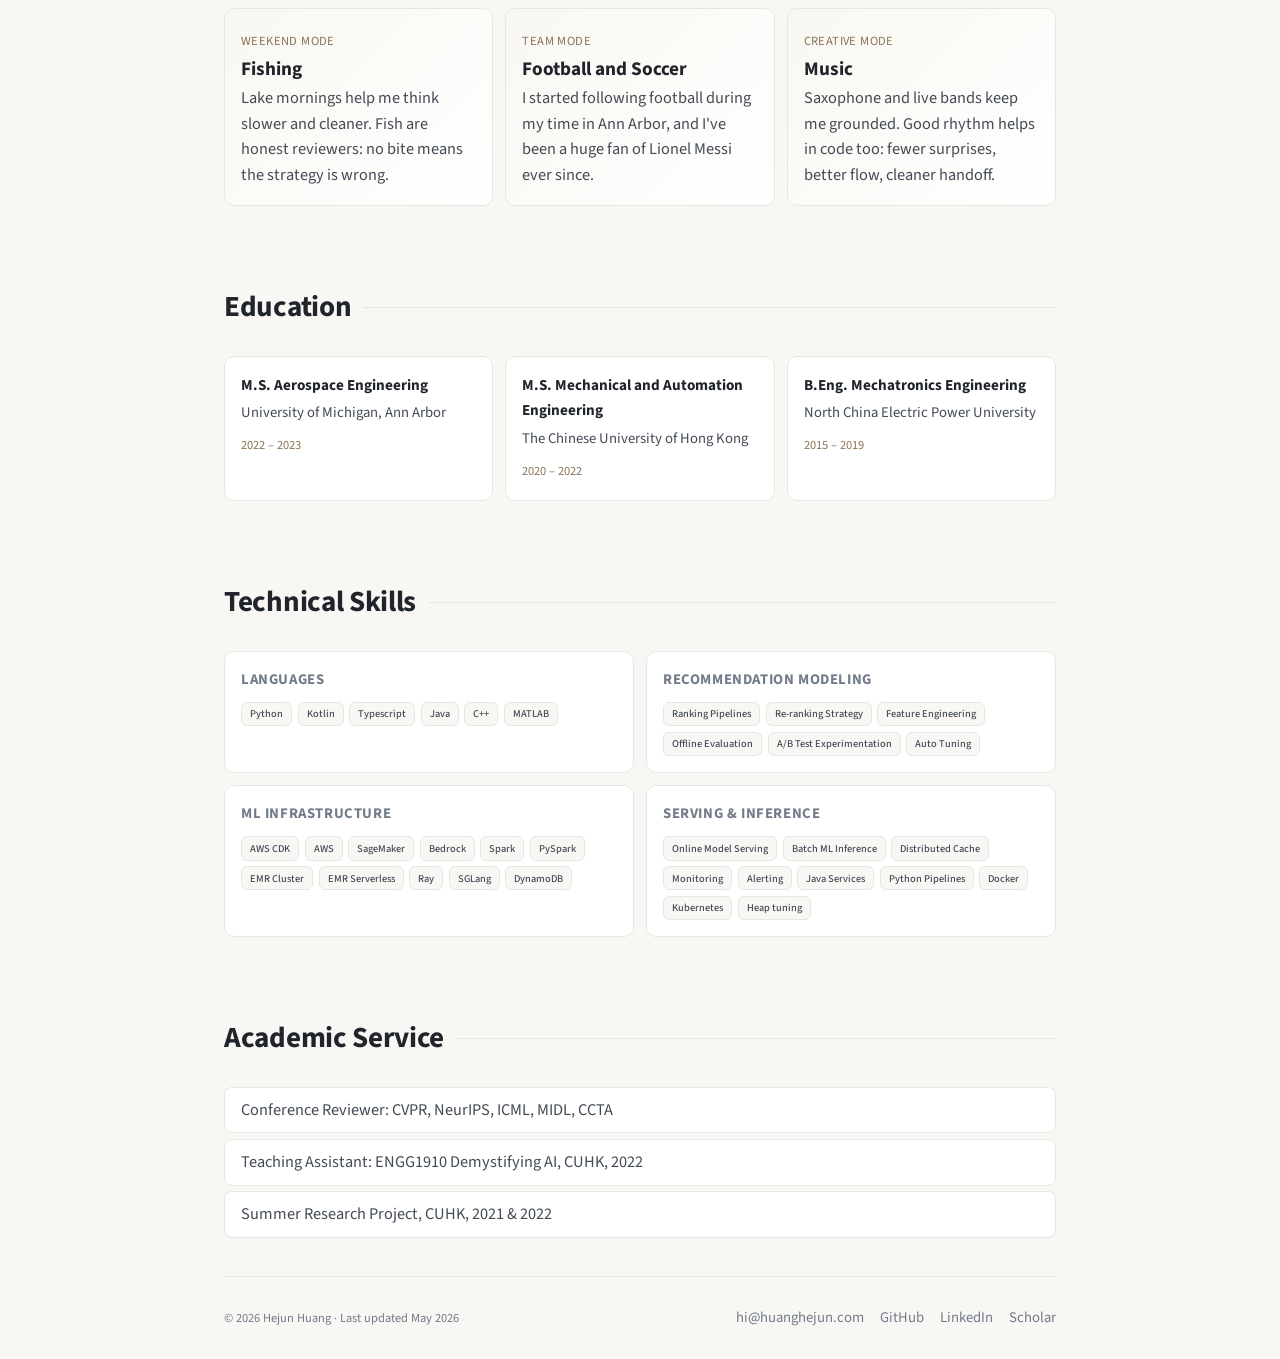
==== commit 6bd48fae: "chore(update): update picture and content" ====
--- a/about.html
+++ b/about.html
@@ -41,14 +41,14 @@
   <!-- ===== PAGE HEADER ===== -->
   <section class="page-header">
     <h1>About Me</h1>
-    <p class="page-subtitle">PVPD recommendation engineer focused on feed ranking and ML infrastructure</p>
+    <p class="page-subtitle">Recommendation engineer focused on feed ranking and ML infrastructure</p>
   </section>
 
   <!-- ===== FULL BIO ===== -->
   <section class="reveal">
-    <p class="font-serif">I am a Software Engineer in <strong>Amazon Prime Video Personalization and Discovery (PVPD)</strong>, focused on recommendation systems and personalization. My daily work covers distributed backend services, ranking pipelines, online model serving, batch ML inference, and production operations.</p>
+    <p class="font-serif">I am an Engineer in <strong>Amazon Prime Video Personalization and Discovery</strong>, focused on recommendation systems and personalization. My daily work covers distributed backend services, ranking pipelines, online model serving, offline parameters tuning, batch ML inference, and production operations.</p>
     <p class="font-serif">I care about feed recommendation quality in the same spirit as LinkedIn/TikTok-style products: stable high-throughput serving, strong ranking relevance, and fast offline-to-online iteration with clear metric guardrails.</p>
-    <p class="font-serif">Before Amazon, I worked at <strong>Baidu USA</strong> on applied AI systems and earlier in autonomous driving research. I earned an M.S. in Aerospace Engineering at the <strong>University of Michigan</strong> and an M.S. at <strong>CUHK</strong>. This background shaped how I build recommendation systems: system-first, data-driven, and production-oriented.</p>
+    <p class="font-serif">Before Amazon, I worked at <strong>Baidu USA</strong> on applied AI systems and earlier in autonomous driving research. I earned an M.S. at the <strong>University of Michigan</strong> and an M.S. at <strong>CUHK</strong>. This background shaped how I build recommendation systems: system-first, data-driven, and production-oriented.</p>
   </section>
 
 <!-- ===== EXPERIENCE TIMELINE ===== -->
@@ -226,7 +226,7 @@
       <div class="line"></div>
     </div>
     <div class="service-list">      
-      <div class="service-item">Conference Reviewer: CCTA, CVPR, NeurIPS, ICML, MIDL</div>
+      <div class="service-item">Conference Reviewer: CVPR, NeurIPS, ICML, MIDL, CCTA</div>
       <div class="service-item">Teaching Assistant: ENGG1910 Demystifying AI, CUHK, 2022</div>
       <div class="service-item">Summer Research Project, CUHK, 2021 &amp; 2022</div>
     </div>
